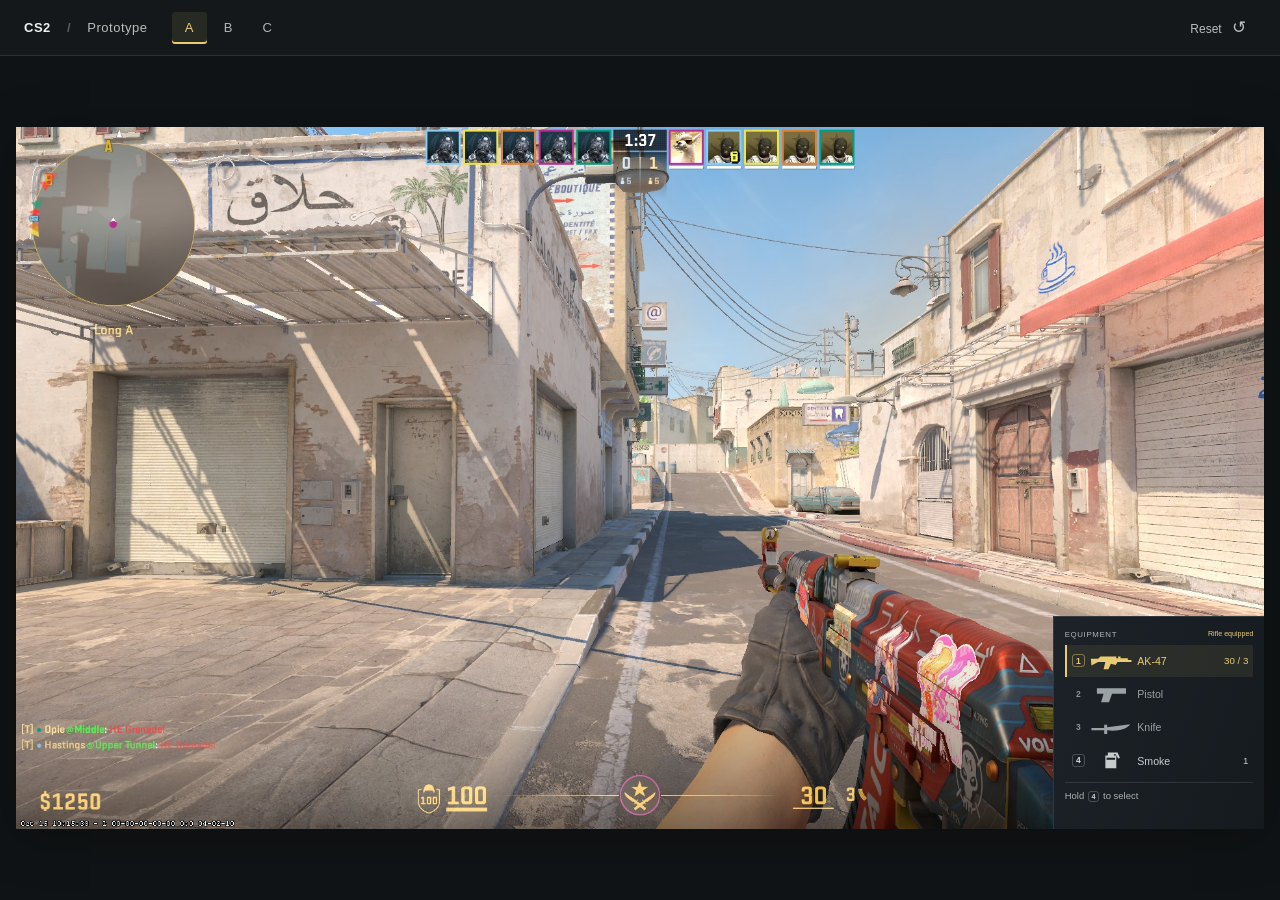
==== index.html @ 5b339294 "interactive site" ====
<!doctype html>
<html lang="en">
<head>
  <meta charset="utf-8">
  <meta name="viewport" content="width=device-width, initial-scale=1">
  <meta name="color-scheme" content="dark">
  <title>CS2 · Prototype A</title>
  <link rel="icon" href="data:,">
  <link rel="stylesheet" href="styles.css">
  <script src="app.js" defer></script>
</head>
<body>
  <header class="toolbar">
    <span class="identity">CS2 <span class="divider">/</span> <span>Prototype</span></span>
    <nav aria-label="Prototype version">
      <a href="?design=a" data-design="a" aria-label="Prototype A">A</a>
      <a href="?design=b" data-design="b" aria-label="Prototype B">B</a>
      <a href="?design=c" data-design="c" aria-label="Prototype C">C</a>
    </nav>
    <button id="reset" class="reset" type="button">Reset <span aria-hidden="true">↺</span></button>
  </header>
  <main>
    <div class="stage" id="stage" tabindex="0" role="region" aria-label="Interactive CS2 scene. Select smoke using 4 or the inventory. With smoke equipped, click the scene to use it. Press 1 to return to the rifle.">
      <img id="scene" src="assets/survey-route.jpg" alt="Dust II Long A, rifle equipped, with an exposed route ahead." draggable="false">
      <div class="image-error" id="image-error" role="alert" hidden>Could not load the scene. Reload the page to try again.</div>

      <aside class="advice" id="prompt" aria-label="Situation prompt" hidden>
        <p class="eyebrow">Smoke available</p>
        <p class="advice-copy">Would blocking a sightline help your team?</p>
        <button id="dismiss" type="button" class="key-action">Press <kbd>V</kbd> to dismiss</button>
      </aside>

      <aside class="advice help" id="help" aria-label="Smoke help" hidden>
        <p class="eyebrow">Smoke</p>
        <p class="advice-copy">Use smoke to block the cross.</p>
        <p class="key-action">Release <kbd>V</kbd> to close</p>
      </aside>
      <button class="help-hint" id="help-hint" type="button" hidden>Hold <kbd>V</kbd>: smoke help</button>

      <aside class="selector" id="selector" aria-label="Grenade selection" hidden>
        <div class="selector-heading"><span>Grenades</span><kbd>4</kbd></div>
        <button id="choose-smoke" class="grenade-choice" type="button"><svg aria-hidden="true"><use href="#icon-smoke"/></svg><span>Smoke</span><span id="selector-count">1</span></button>
        <p class="selector-empty" id="selector-empty" hidden>No grenades available</p>
        <p class="selector-instructions">Scroll to choose · Release <kbd>4</kbd> to equip</p>
        <button id="cancel" class="key-action" type="button"><kbd>Esc</kbd> Cancel</button>
      </aside>

      <section class="inventory" aria-label="Carried equipment">
        <div class="inventory-heading"><span>Equipment</span><span id="equipment-state">Rifle equipped</span></div>
        <button id="rifle" class="equipment-row" type="button" aria-label="Equip rifle" aria-pressed="true"><kbd>1</kbd><svg aria-hidden="true"><use href="#icon-rifle"/></svg><span class="item-label">AK-47</span><span class="item-detail">30 / 3</span></button>
        <div class="equipment-row passive" aria-label="Pistol, carried; display only"><span class="slot">2</span><svg aria-hidden="true"><use href="#icon-pistol"/></svg><span class="item-label">Pistol</span></div>
        <div class="equipment-row passive" aria-label="Knife, carried; display only"><span class="slot">3</span><svg aria-hidden="true"><use href="#icon-knife"/></svg><span class="item-label">Knife</span></div>
        <button id="smoke" class="equipment-row" type="button" aria-label="Equip smoke grenade" aria-pressed="false"><kbd>4</kbd><svg aria-hidden="true"><use href="#icon-smoke"/></svg><span class="item-label">Smoke</span><span class="item-detail" id="smoke-count">1</span></button>
        <div class="inventory-footer" id="inventory-footer">Hold <kbd>4</kbd> to select</div>
      </section>
    </div>
    <p class="desktop-note">Use a computer with a keyboard and a larger window to try this prototype.</p>
  </main>
  <p id="status" class="sr-only" role="status" aria-live="polite"></p>
  <svg class="symbols" aria-hidden="true" xmlns="http://www.w3.org/2000/svg">
    <symbol id="icon-rifle" viewBox="0 0 72 32"><path d="M3 12h12l4-4h26v3h19v3h6v3H47l-3 5-8-2-4 9h-8l3-12H15L4 23z"/><path d="M48 8h4v4h-4z"/></symbol>
    <symbol id="icon-pistol" viewBox="0 0 72 32"><path d="M13 6h48v9H38l-5 14H20l4-14H13z"/></symbol>
    <symbol id="icon-knife" viewBox="0 0 72 32"><path d="M4 17h21v-5h5v4l38-5c-6 9-22 12-38 10v6h-5v-6H4z"/></symbol>
    <symbol id="icon-smoke" viewBox="0 0 72 32"><path d="M31 3h10v5h4v21H27V8h4zM40 3h7l4 9-3 1-4-7h-4z"/><path d="M29 12h14v3H29z" fill="var(--panel)"/></symbol>
  </svg>
</body>
</html>
---- styles.css ----
:root{color-scheme:dark;--page:#101315;--panel:#171c20;--text:#eff0ed;--muted:#a5aaa9;--gold:#e9cb74;--line:#ffffff1a;font-family:Arial,Helvetica,sans-serif}
*{box-sizing:border-box}body{margin:0;background:var(--page);color:var(--text);overflow:hidden}button,a{-webkit-tap-highlight-color:transparent}button{font:inherit;color:inherit;cursor:pointer}button:disabled{cursor:default}button:focus-visible,a:focus-visible{outline:2px solid var(--gold);outline-offset:3px}button,nav a{touch-action:manipulation}button{border:0}button:disabled{opacity:.5}button[hidden],[hidden]{display:none!important}
.toolbar{height:56px;padding:0 24px;display:flex;align-items:center;gap:24px;border-bottom:1px solid var(--line);background:#14181b}.identity{font-size:13px;font-weight:700;letter-spacing:.04em}.identity>span:last-child{font-weight:400;color:#b9bcb9}.divider{margin:0 12px;color:#555d62}nav{display:flex;align-items:center;gap:4px}nav a{display:grid;place-items:center;width:35px;height:32px;border-radius:3px;text-decoration:none;font-size:13px;color:#aeb4b6}nav a:hover{background:#ffffff0d;color:#fff}nav a[aria-current=page]{background:#e9cb7417;color:var(--gold);box-shadow:inset 0 -2px var(--gold)}.reset{margin-left:auto;background:transparent;color:#b9bdbc;font-size:12px;padding:9px 10px}.reset:hover{color:white;background:#ffffff08}.reset span{margin-left:7px;font-size:17px}
main{height:calc(100dvh - 56px);display:flex;align-items:center;justify-content:center;padding:16px}.stage{position:relative;width:min(100%,calc((100dvh - 88px)*16/9));aspect-ratio:16/9;flex-shrink:0;container-type:inline-size;overflow:hidden;background:#20262a;outline:none;user-select:none;box-shadow:0 8px 48px #0004}.stage:focus-visible{outline:1px solid #e9cb7455;outline-offset:4px}#scene{width:100%;height:100%;object-fit:contain;display:block}.stage[data-selected=smoke]{cursor:crosshair}
kbd,.slot{font-family:inherit;font-size:.76em;font-weight:600;display:inline-grid;place-items:center;min-width:1.55em;height:1.55em;border:1px solid #ffffff35;border-radius:3px;color:#d4d8d7;line-height:1}.slot{border-color:transparent;color:#8b9395}.symbols{position:absolute;width:0;height:0;overflow:hidden}
.inventory{position:absolute;right:0;bottom:0;width:16.9%;height:30.4%;padding:1.05cqw .85cqw .65cqw;background:linear-gradient(110deg,#1c2227,#141a1e);border-left:1px solid #ffffff20;border-top:1px solid #ffffff20;cursor:default;font-size:.9cqw}.inventory-heading{display:flex;justify-content:space-between;align-items:center;text-transform:uppercase;letter-spacing:.08em;font-size:.63cqw;color:#aeb7b8;margin-bottom:.5cqw;white-space:nowrap}.inventory-heading span:last-child{font-size:.57cqw;letter-spacing:0;text-transform:none;color:var(--gold)}.equipment-row{display:flex;align-items:center;gap:.35cqw;width:100%;height:2.55cqw;background:transparent;text-align:left;padding:.25cqw .4cqw;margin:.12cqw 0;border-left:2px solid transparent;color:#c6ccce}.equipment-row svg{width:3.5cqw;height:1.65cqw;fill:currentColor;flex-shrink:0}.equipment-row .item-label{font-size:.85cqw;white-space:nowrap}.item-detail{margin-left:auto;font-size:.78cqw;font-variant-numeric:tabular-nums}.equipment-row[aria-pressed=true]{background:#e9cb7415;color:var(--gold);border-left-color:var(--gold)}.equipment-row[aria-pressed=true] kbd{border-color:#e9cb7477;color:var(--gold)}.equipment-row:not(:disabled):is(button):hover{background:#ffffff0d}.passive{color:#9aa2a5}.inventory-footer{border-top:1px solid var(--line);margin-top:.45cqw;padding-top:.55cqw;min-height:1.5cqw;color:#a9b1b2;font-size:.76cqw}.inventory-footer kbd{margin:0 .1cqw}.inventory-footer.used{color:#919a9c}
.advice,.help-hint,.selector{position:absolute;right:1.1%;width:20%;padding:1cqw 1.05cqw;background:#182026eb;border:1px solid #ffffff22;box-shadow:0 4px 18px #0002;cursor:default;border-radius:3px;font-size:.92cqw}.advice{bottom:32.8%;border-left:2px solid #e9cb74aa}.eyebrow{font-size:.74cqw;letter-spacing:.08em;text-transform:uppercase;color:var(--gold);margin:0 0 .55cqw}.advice-copy{font-size:1.02cqw;line-height:1.45;margin:0 0 .8cqw;max-width:25ch}.key-action{background:transparent;padding:0;color:#b6bfc1;font-size:.78cqw;display:flex;align-items:center;gap:.38cqw;margin:0}.key-action:is(button):hover{color:white}.key-action kbd{font-size:.9em}.help-hint{bottom:32.8%;width:auto;min-width:16%;text-align:left;color:#cbd1cf;padding:.65cqw .8cqw;font-size:.82cqw}.help-hint kbd{margin:0 .15cqw}.help-hint:hover{background:#263139}.help{bottom:38.7%}.selector{right:18.2%;bottom:1%;width:20%;background:#171f25f5}.selector-heading{display:flex;justify-content:space-between;align-items:center;font-size:.77cqw;text-transform:uppercase;letter-spacing:.09em;margin-bottom:.8cqw;color:#c6cdcc}.grenade-choice{display:flex;align-items:center;gap:.5cqw;width:100%;height:3.1cqw;background:#e9cb741a;border-left:2px solid var(--gold);padding:.5cqw;color:var(--gold);text-align:left}.grenade-choice svg{width:3cqw;height:2cqw;fill:currentColor}.grenade-choice span:last-child{margin-left:auto}.selector-instructions{font-size:.73cqw;line-height:1.6;color:#afb8ba;margin:.7cqw 0}.selector-empty{font-size:.9cqw;color:#aab3b5}.image-error{position:absolute;inset:0;display:grid;place-items:center;padding:30px;text-align:center;background:#171c20;z-index:10}.desktop-note{display:none}.sr-only{position:absolute;width:1px;height:1px;padding:0;margin:-1px;overflow:hidden;clip:rect(0,0,0,0);white-space:nowrap;border:0}
@media(max-width:900px){body{overflow:auto}main{height:auto;min-height:calc(100dvh - 56px);flex-direction:column;padding:12px;gap:14px}.stage{width:100%}.desktop-note{display:block;font-size:12px;color:#a9b1b2;line-height:1.5;max-width:42ch;text-align:center;margin:0}.toolbar{padding:0 14px;gap:14px}}
@media(prefers-reduced-motion:no-preference){.equipment-row{transition:background 90ms,color 90ms}.advice:not([hidden]),.selector:not([hidden]){animation:appear 100ms ease-out}@keyframes appear{from{opacity:.65}to{opacity:1}}}
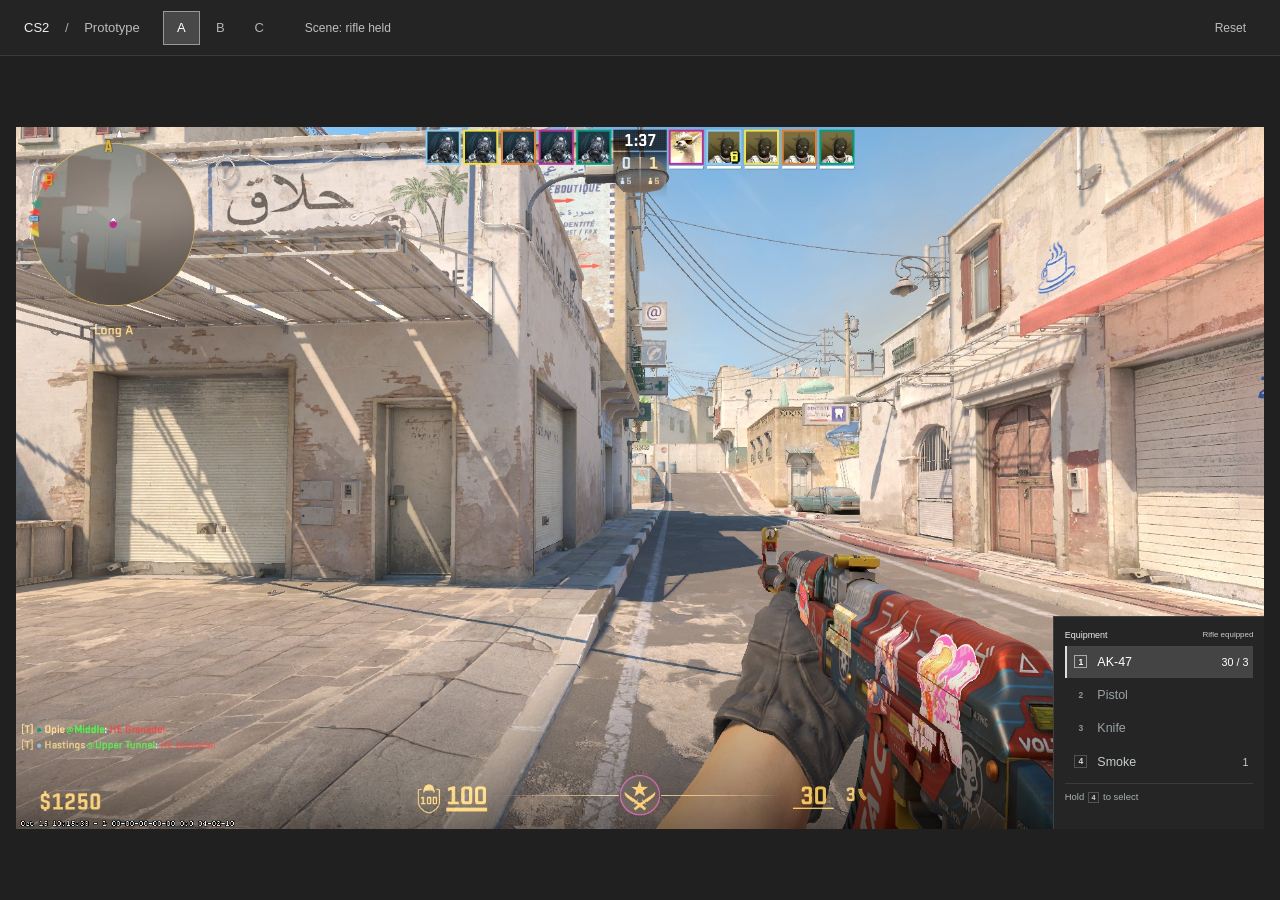
==== commit 18aad2e3: "styling" ====
--- a/index.html
+++ b/index.html
@@ -17,11 +17,14 @@
       <a href="?design=b" data-design="b" aria-label="Prototype B">B</a>
       <a href="?design=c" data-design="c" aria-label="Prototype C">C</a>
     </nav>
-    <button id="reset" class="reset" type="button">Reset <span aria-hidden="true">↺</span></button>
+    <span id="scene-status" class="scene-status" role="status">Scene: rifle held</span>
+    <button id="throw" class="throw-button" type="button" hidden>Throw smoke</button>
+    <button id="reset" class="reset" type="button">Reset</button>
   </header>
   <main>
     <div class="stage" id="stage" tabindex="0" role="region" aria-label="Interactive CS2 scene. Select smoke using 4 or the inventory. With smoke equipped, click the scene to use it. Press 1 to return to the rifle.">
       <img id="scene" src="assets/survey-route.jpg" alt="Dust II Long A, rifle equipped, with an exposed route ahead." draggable="false">
+      <img id="previous-scene" alt="" aria-hidden="true" draggable="false" hidden>
       <div class="image-error" id="image-error" role="alert" hidden>Could not load the scene. Reload the page to try again.</div>
 
       <aside class="advice" id="prompt" aria-label="Situation prompt" hidden>
@@ -39,7 +42,7 @@
 
       <aside class="selector" id="selector" aria-label="Grenade selection" hidden>
         <div class="selector-heading"><span>Grenades</span><kbd>4</kbd></div>
-        <button id="choose-smoke" class="grenade-choice" type="button"><svg aria-hidden="true"><use href="#icon-smoke"/></svg><span>Smoke</span><span id="selector-count">1</span></button>
+        <button id="choose-smoke" class="grenade-choice" type="button"><span>Smoke</span><span id="selector-count">1</span></button>
         <p class="selector-empty" id="selector-empty" hidden>No grenades available</p>
         <p class="selector-instructions">Scroll to choose · Release <kbd>4</kbd> to equip</p>
         <button id="cancel" class="key-action" type="button"><kbd>Esc</kbd> Cancel</button>
@@ -47,21 +50,15 @@
 
       <section class="inventory" aria-label="Carried equipment">
         <div class="inventory-heading"><span>Equipment</span><span id="equipment-state">Rifle equipped</span></div>
-        <button id="rifle" class="equipment-row" type="button" aria-label="Equip rifle" aria-pressed="true"><kbd>1</kbd><svg aria-hidden="true"><use href="#icon-rifle"/></svg><span class="item-label">AK-47</span><span class="item-detail">30 / 3</span></button>
-        <div class="equipment-row passive" aria-label="Pistol, carried; display only"><span class="slot">2</span><svg aria-hidden="true"><use href="#icon-pistol"/></svg><span class="item-label">Pistol</span></div>
-        <div class="equipment-row passive" aria-label="Knife, carried; display only"><span class="slot">3</span><svg aria-hidden="true"><use href="#icon-knife"/></svg><span class="item-label">Knife</span></div>
-        <button id="smoke" class="equipment-row" type="button" aria-label="Equip smoke grenade" aria-pressed="false"><kbd>4</kbd><svg aria-hidden="true"><use href="#icon-smoke"/></svg><span class="item-label">Smoke</span><span class="item-detail" id="smoke-count">1</span></button>
+        <button id="rifle" class="equipment-row" type="button" aria-label="Equip rifle" aria-pressed="true"><kbd>1</kbd><span class="item-label">AK-47</span><span class="item-detail">30 / 3</span></button>
+        <div class="equipment-row passive" aria-label="Pistol, carried; display only"><span class="slot">2</span><span class="item-label">Pistol</span></div>
+        <div class="equipment-row passive" aria-label="Knife, carried; display only"><span class="slot">3</span><span class="item-label">Knife</span></div>
+        <button id="smoke" class="equipment-row" type="button" aria-label="Equip smoke grenade" aria-pressed="false"><kbd>4</kbd><span class="item-label">Smoke</span><span class="item-detail" id="smoke-count">1</span></button>
         <div class="inventory-footer" id="inventory-footer">Hold <kbd>4</kbd> to select</div>
       </section>
     </div>
     <p class="desktop-note">Use a computer with a keyboard and a larger window to try this prototype.</p>
   </main>
   <p id="status" class="sr-only" role="status" aria-live="polite"></p>
-  <svg class="symbols" aria-hidden="true" xmlns="http://www.w3.org/2000/svg">
-    <symbol id="icon-rifle" viewBox="0 0 72 32"><path d="M3 12h12l4-4h26v3h19v3h6v3H47l-3 5-8-2-4 9h-8l3-12H15L4 23z"/><path d="M48 8h4v4h-4z"/></symbol>
-    <symbol id="icon-pistol" viewBox="0 0 72 32"><path d="M13 6h48v9H38l-5 14H20l4-14H13z"/></symbol>
-    <symbol id="icon-knife" viewBox="0 0 72 32"><path d="M4 17h21v-5h5v4l38-5c-6 9-22 12-38 10v6h-5v-6H4z"/></symbol>
-    <symbol id="icon-smoke" viewBox="0 0 72 32"><path d="M31 3h10v5h4v21H27V8h4zM40 3h7l4 9-3 1-4-7h-4z"/><path d="M29 12h14v3H29z" fill="var(--panel)"/></symbol>
-  </svg>
 </body>
 </html>
--- a/styles.css
+++ b/styles.css
@@ -1,9 +1,37 @@
-:root{color-scheme:dark;--page:#101315;--panel:#171c20;--text:#eff0ed;--muted:#a5aaa9;--gold:#e9cb74;--line:#ffffff1a;font-family:Arial,Helvetica,sans-serif}
+:root{color-scheme:dark;--page:#202020;--panel:#242424;--text:#eff0ed;--muted:#a5aaa9;--gold:#e0e0e0;--line:#ffffff1a;font-family:Arial,Helvetica,sans-serif}
 *{box-sizing:border-box}body{margin:0;background:var(--page);color:var(--text);overflow:hidden}button,a{-webkit-tap-highlight-color:transparent}button{font:inherit;color:inherit;cursor:pointer}button:disabled{cursor:default}button:focus-visible,a:focus-visible{outline:2px solid var(--gold);outline-offset:3px}button,nav a{touch-action:manipulation}button{border:0}button:disabled{opacity:.5}button[hidden],[hidden]{display:none!important}
-.toolbar{height:56px;padding:0 24px;display:flex;align-items:center;gap:24px;border-bottom:1px solid var(--line);background:#14181b}.identity{font-size:13px;font-weight:700;letter-spacing:.04em}.identity>span:last-child{font-weight:400;color:#b9bcb9}.divider{margin:0 12px;color:#555d62}nav{display:flex;align-items:center;gap:4px}nav a{display:grid;place-items:center;width:35px;height:32px;border-radius:3px;text-decoration:none;font-size:13px;color:#aeb4b6}nav a:hover{background:#ffffff0d;color:#fff}nav a[aria-current=page]{background:#e9cb7417;color:var(--gold);box-shadow:inset 0 -2px var(--gold)}.reset{margin-left:auto;background:transparent;color:#b9bdbc;font-size:12px;padding:9px 10px}.reset:hover{color:white;background:#ffffff08}.reset span{margin-left:7px;font-size:17px}
-main{height:calc(100dvh - 56px);display:flex;align-items:center;justify-content:center;padding:16px}.stage{position:relative;width:min(100%,calc((100dvh - 88px)*16/9));aspect-ratio:16/9;flex-shrink:0;container-type:inline-size;overflow:hidden;background:#20262a;outline:none;user-select:none;box-shadow:0 8px 48px #0004}.stage:focus-visible{outline:1px solid #e9cb7455;outline-offset:4px}#scene{width:100%;height:100%;object-fit:contain;display:block}.stage[data-selected=smoke]{cursor:crosshair}
-kbd,.slot{font-family:inherit;font-size:.76em;font-weight:600;display:inline-grid;place-items:center;min-width:1.55em;height:1.55em;border:1px solid #ffffff35;border-radius:3px;color:#d4d8d7;line-height:1}.slot{border-color:transparent;color:#8b9395}.symbols{position:absolute;width:0;height:0;overflow:hidden}
-.inventory{position:absolute;right:0;bottom:0;width:16.9%;height:30.4%;padding:1.05cqw .85cqw .65cqw;background:linear-gradient(110deg,#1c2227,#141a1e);border-left:1px solid #ffffff20;border-top:1px solid #ffffff20;cursor:default;font-size:.9cqw}.inventory-heading{display:flex;justify-content:space-between;align-items:center;text-transform:uppercase;letter-spacing:.08em;font-size:.63cqw;color:#aeb7b8;margin-bottom:.5cqw;white-space:nowrap}.inventory-heading span:last-child{font-size:.57cqw;letter-spacing:0;text-transform:none;color:var(--gold)}.equipment-row{display:flex;align-items:center;gap:.35cqw;width:100%;height:2.55cqw;background:transparent;text-align:left;padding:.25cqw .4cqw;margin:.12cqw 0;border-left:2px solid transparent;color:#c6ccce}.equipment-row svg{width:3.5cqw;height:1.65cqw;fill:currentColor;flex-shrink:0}.equipment-row .item-label{font-size:.85cqw;white-space:nowrap}.item-detail{margin-left:auto;font-size:.78cqw;font-variant-numeric:tabular-nums}.equipment-row[aria-pressed=true]{background:#e9cb7415;color:var(--gold);border-left-color:var(--gold)}.equipment-row[aria-pressed=true] kbd{border-color:#e9cb7477;color:var(--gold)}.equipment-row:not(:disabled):is(button):hover{background:#ffffff0d}.passive{color:#9aa2a5}.inventory-footer{border-top:1px solid var(--line);margin-top:.45cqw;padding-top:.55cqw;min-height:1.5cqw;color:#a9b1b2;font-size:.76cqw}.inventory-footer kbd{margin:0 .1cqw}.inventory-footer.used{color:#919a9c}
-.advice,.help-hint,.selector{position:absolute;right:1.1%;width:20%;padding:1cqw 1.05cqw;background:#182026eb;border:1px solid #ffffff22;box-shadow:0 4px 18px #0002;cursor:default;border-radius:3px;font-size:.92cqw}.advice{bottom:32.8%;border-left:2px solid #e9cb74aa}.eyebrow{font-size:.74cqw;letter-spacing:.08em;text-transform:uppercase;color:var(--gold);margin:0 0 .55cqw}.advice-copy{font-size:1.02cqw;line-height:1.45;margin:0 0 .8cqw;max-width:25ch}.key-action{background:transparent;padding:0;color:#b6bfc1;font-size:.78cqw;display:flex;align-items:center;gap:.38cqw;margin:0}.key-action:is(button):hover{color:white}.key-action kbd{font-size:.9em}.help-hint{bottom:32.8%;width:auto;min-width:16%;text-align:left;color:#cbd1cf;padding:.65cqw .8cqw;font-size:.82cqw}.help-hint kbd{margin:0 .15cqw}.help-hint:hover{background:#263139}.help{bottom:38.7%}.selector{right:18.2%;bottom:1%;width:20%;background:#171f25f5}.selector-heading{display:flex;justify-content:space-between;align-items:center;font-size:.77cqw;text-transform:uppercase;letter-spacing:.09em;margin-bottom:.8cqw;color:#c6cdcc}.grenade-choice{display:flex;align-items:center;gap:.5cqw;width:100%;height:3.1cqw;background:#e9cb741a;border-left:2px solid var(--gold);padding:.5cqw;color:var(--gold);text-align:left}.grenade-choice svg{width:3cqw;height:2cqw;fill:currentColor}.grenade-choice span:last-child{margin-left:auto}.selector-instructions{font-size:.73cqw;line-height:1.6;color:#afb8ba;margin:.7cqw 0}.selector-empty{font-size:.9cqw;color:#aab3b5}.image-error{position:absolute;inset:0;display:grid;place-items:center;padding:30px;text-align:center;background:#171c20;z-index:10}.desktop-note{display:none}.sr-only{position:absolute;width:1px;height:1px;padding:0;margin:-1px;overflow:hidden;clip:rect(0,0,0,0);white-space:nowrap;border:0}
+.toolbar{height:56px;padding:0 24px;display:flex;align-items:center;gap:24px;border-bottom:1px solid var(--line);background:#14181b}.identity{font-size:13px;font-weight:700;letter-spacing:.04em}.identity>span:last-child{font-weight:400;color:#b9bcb9}.divider{margin:0 12px;color:#555d62}nav{display:flex;align-items:center;gap:4px}nav a{display:grid;place-items:center;width:35px;height:32px;border-radius:0;text-decoration:none;font-size:13px;color:#aeb4b6}nav a:hover{background:#ffffff0d;color:#fff}nav a[aria-current=page]{background:#dddddd30;color:var(--gold);}.reset{margin-left:auto;background:transparent;color:#b9bdbc;font-size:12px;padding:9px 10px}.reset:hover{color:white;background:#ffffff08}.reset span{margin-left:7px;font-size:17px}
+main{height:calc(100dvh - 56px);display:flex;align-items:center;justify-content:center;padding:16px}.stage{position:relative;width:min(100%,calc((100dvh - 88px)*16/9));aspect-ratio:16/9;flex-shrink:0;container-type:inline-size;overflow:hidden;background:#20262a;outline:none;user-select:none;}.stage:focus-visible{outline:1px solid #dddddd30;outline-offset:4px}#scene{width:100%;height:100%;object-fit:contain;display:block}.stage[data-selected=smoke]{cursor:crosshair}
+kbd,.slot{font-family:inherit;font-size:.76em;font-weight:600;display:inline-grid;place-items:center;min-width:1.55em;height:1.55em;border:1px solid #ffffff35;border-radius:0;color:#d4d8d7;line-height:1}.slot{border-color:transparent;color:#8b9395}
+.inventory{position:absolute;right:0;bottom:0;width:16.9%;height:30.4%;padding:1.05cqw .85cqw .65cqw;background:#252525;border-left:1px solid #ffffff20;border-top:1px solid #ffffff20;cursor:default;font-size:.9cqw}.inventory-heading{display:flex;justify-content:space-between;align-items:center;text-transform:uppercase;letter-spacing:.08em;font-size:.63cqw;color:#aeb7b8;margin-bottom:.5cqw;white-space:nowrap}.inventory-heading span:last-child{font-size:.57cqw;letter-spacing:0;text-transform:none;color:var(--gold)}.equipment-row{display:flex;align-items:center;gap:.35cqw;width:100%;height:2.55cqw;background:transparent;text-align:left;padding:.25cqw .4cqw;margin:.12cqw 0;border-left:2px solid transparent;color:#c6ccce}.equipment-row .item-label{font-size:.85cqw;white-space:nowrap}.item-detail{margin-left:auto;font-size:.78cqw;font-variant-numeric:tabular-nums}.equipment-row[aria-pressed=true]{background:#dddddd30;color:var(--gold);border-left-color:var(--gold)}.equipment-row[aria-pressed=true] kbd{border-color:#dddddd30;color:var(--gold)}.equipment-row:not(:disabled):is(button):hover{background:#ffffff0d}.passive{color:#9aa2a5}.inventory-footer{border-top:1px solid var(--line);margin-top:.45cqw;padding-top:.55cqw;min-height:1.5cqw;color:#a9b1b2;font-size:.76cqw}.inventory-footer kbd{margin:0 .1cqw}.inventory-footer.used{color:#919a9c}
+.advice,.help-hint,.selector{position:absolute;right:1.1%;width:20%;padding:1cqw 1.05cqw;background:#182026eb;border:1px solid #ffffff22;cursor:default;border-radius:0;font-size:.92cqw}.advice{bottom:32.8%;border-left:2px solid #dddddd30}.eyebrow{font-size:.74cqw;letter-spacing:.08em;text-transform:uppercase;color:var(--gold);margin:0 0 .55cqw}.advice-copy{font-size:1.02cqw;line-height:1.45;margin:0 0 .8cqw;max-width:25ch}.key-action{background:transparent;padding:0;color:#b6bfc1;font-size:.78cqw;display:flex;align-items:center;gap:.38cqw;margin:0}.key-action:is(button):hover{color:white}.key-action kbd{font-size:.9em}.help-hint{bottom:32.8%;width:auto;min-width:16%;text-align:left;color:#cbd1cf;padding:.65cqw .8cqw;font-size:.82cqw}.help-hint kbd{margin:0 .15cqw}.help-hint:hover{background:#263139}.help{bottom:38.7%}.selector{right:18.2%;bottom:1%;width:20%;background:#171f25f5}.selector-heading{display:flex;justify-content:space-between;align-items:center;font-size:.77cqw;text-transform:uppercase;letter-spacing:.09em;margin-bottom:.8cqw;color:#c6cdcc}.grenade-choice{display:flex;align-items:center;gap:.5cqw;width:100%;height:3.1cqw;background:#dddddd30;border-left:2px solid var(--gold);padding:.5cqw;color:var(--gold);text-align:left}.grenade-choice span:last-child{margin-left:auto}.selector-instructions{font-size:.73cqw;line-height:1.6;color:#afb8ba;margin:.7cqw 0}.selector-empty{font-size:.9cqw;color:#aab3b5}.image-error{position:absolute;inset:0;display:grid;place-items:center;padding:30px;text-align:center;background:#171c20;z-index:10}.desktop-note{display:none}.sr-only{position:absolute;width:1px;height:1px;padding:0;margin:-1px;overflow:hidden;clip:rect(0,0,0,0);white-space:nowrap;border:0}
 @media(max-width:900px){body{overflow:auto}main{height:auto;min-height:calc(100dvh - 56px);flex-direction:column;padding:12px;gap:14px}.stage{width:100%}.desktop-note{display:block;font-size:12px;color:#a9b1b2;line-height:1.5;max-width:42ch;text-align:center;margin:0}.toolbar{padding:0 14px;gap:14px}}
 @media(prefers-reduced-motion:no-preference){.equipment-row{transition:background 90ms,color 90ms}.advice:not([hidden]),.selector:not([hidden]){animation:appear 100ms ease-out}@keyframes appear{from{opacity:.65}to{opacity:1}}}
+
+/* Text-first inventory and feedback shared by A, B and C. */
+.equipment-row{gap:.8cqw;padding-left:.6cqw}.equipment-row .item-label{font-size:1cqw}.item-detail{font-size:.86cqw}.grenade-choice{padding:.7cqw 1cqw;font-size:1cqw}
+#previous-scene{position:absolute;inset:0;width:100%;height:100%;object-fit:contain;pointer-events:none;opacity:1;transition:opacity 400ms ease}.stage #previous-scene.fade-away{opacity:0}
+
+
+.throw-button{position:absolute;left:50%;bottom:5.4%;transform:translateX(-50%);padding:.65cqw 1.1cqw;min-width:17%;border:1px solid #dddddd30;background:#222a2df5;color:var(--gold);font-size:1.02cqw;text-align:left;border-radius:0}.throw-button span{float:right;margin-left:1.2cqw;color:#bfc4c3;font-size:.78cqw;line-height:1.6}.throw-button:hover{background:#354044}.throw-button:active{background:#485047}
+
+
+.stage[data-state=throwing]{cursor:wait}
+@media(prefers-reduced-motion:reduce){#previous-scene{transition:none}}
+
+/* Neutral presentation: differences between versions are functional. */
+.toolbar{background:#242424}.identity{font-weight:400;letter-spacing:0}.divider{color:#aaa}
+nav a[aria-current=page]{background:#484848;color:#fff;outline:1px solid #999;box-shadow:none}
+.stage{box-shadow:none}.inventory{background:#252525}.inventory-heading,.selector-heading,.eyebrow{letter-spacing:0;text-transform:none;color:#eee}
+.inventory-heading{font-size:.72cqw}.inventory-heading span:last-child{color:#ccc;font-size:.64cqw}
+.equipment-row[aria-pressed=true],.grenade-choice{background:#444;color:#fff;border-left-color:#ddd}
+.equipment-row[aria-pressed=true] kbd{color:#fff;border-color:#aaa}.equipment-row:not(:disabled):is(button):hover{background:#383838}
+.advice,.help-hint,.selector,
+.throw-button{background:#333;border:1px solid #aaa;color:#fff}.throw-button:hover,.help-hint:hover{background:#444}.throw-button:active{background:#555}
+.advice:not([hidden]),.selector:not([hidden]){animation:none}.equipment-row{transition:none}
+
+/* Demonstration controls stay outside the proposed in-game interface. */
+.scene-status{color:#bfbfbf;font-size:12px;margin-left:4px}
+.toolbar .throw-button{position:static;transform:none;min-width:0;margin-left:auto;padding:7px 12px;font-size:12px;border:1px solid #888;background:#333;color:#eee}
+.toolbar .throw-button:not([hidden])+.reset{margin-left:0}
+@media(max-width:650px){.scene-status{font-size:10px}.toolbar{gap:8px;padding:0 8px}.identity{display:none}.toolbar .throw-button{padding:5px;font-size:10px}}
